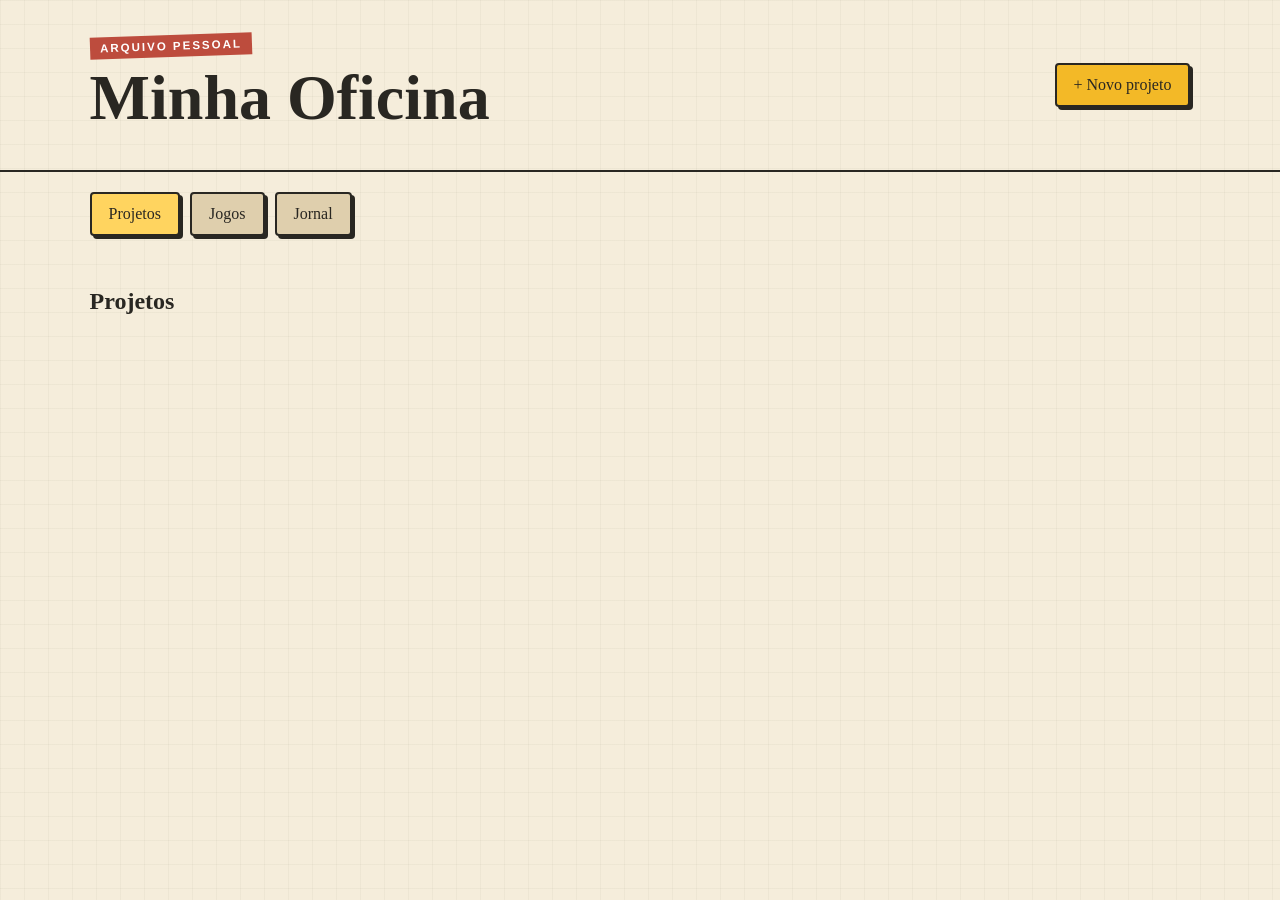
==== index.html @ 24e5d80f "Rename HTML to index.html" ====
<!DOCTYPE html>
<html lang="pt-BR">
<head>
  <meta charset="UTF-8">
  <meta name="viewport" content="width=device-width, initial-scale=1.0">
  <title>Meu Arquivo de Projetos</title>
  <link rel="stylesheet" href="css/style.css">
</head>
<body>
  <header>
    <div>
      <p class="etiqueta">ARQUIVO PESSOAL</p>
      <h1>Minha Oficina</h1>
    </div>

    <button id="abrir-formulario">+ Novo projeto</button>
  </header>

  <nav>
    <button class="aba ativa" data-secao="projetos">Projetos</button>
    <button class="aba" data-secao="jogos">Jogos</button>
    <button class="aba" data-secao="jornal">Jornal</button>
  </nav>

  <main>
    <section id="projetos" class="secao ativa">
      <h2>Projetos</h2>
      <div id="lista-projetos" class="grade"></div>
    </section>

    <section id="jogos" class="secao">
      <h2>Jogos</h2>
      <div id="lista-jogos" class="grade"></div>
    </section>

    <section id="jornal" class="secao">
      <h2>Jornal</h2>
      <div id="lista-jornal" class="grade"></div>
    </section>
  </main>

  <dialog id="formulario-projeto">
    <form id="novo-projeto">
      <button type="button" id="fechar-formulario" class="fechar">×</button>

      <h2>Novo projeto</h2>

      <label>
        Nome
        <input id="nome-projeto" type="text" required>
      </label>

      <label>
        Descrição
        <textarea id="descricao-projeto" rows="4"></textarea>
      </label>

      <label>
        Status
        <select id="status-projeto">
          <option value="Ideia">Ideia</option>
          <option value="Planejamento">Planejamento</option>
          <option value="Em andamento">Em andamento</option>
          <option value="Concluído">Concluído</option>
        </select>
      </label>

      <button type="submit">Criar pasta</button>
    </form>
  </dialog>

  <script src="js/app.js"></script>
</body>
</html>
---- css/style.css ----
:root {
  --papel: #f5eddb;
  --papel-escuro: #dfcfad;
  --tinta: #292722;
  --amarelo: #f3b927;
  --amarelo-claro: #ffd45f;
  --vermelho: #bd4c3d;
  --verde: #4f735f;
  --sombra: rgba(48, 39, 23, 0.18);
}

* {
  box-sizing: border-box;
}

body {
  margin: 0;
  min-height: 100vh;
  color: var(--tinta);
  background:
    linear-gradient(rgba(65, 55, 40, 0.04) 1px, transparent 1px),
    linear-gradient(90deg, rgba(65, 55, 40, 0.04) 1px, transparent 1px),
    var(--papel);
  background-size: 24px 24px;
  font-family: Georgia, "Times New Roman", serif;
}

header {
  display: flex;
  align-items: center;
  justify-content: space-between;
  gap: 24px;
  padding: 35px 7%;
  border-bottom: 2px solid var(--tinta);
}

h1 {
  margin: 4px 0 0;
  font-size: clamp(2rem, 5vw, 4rem);
}

.etiqueta {
  display: inline-block;
  margin: 0;
  padding: 5px 10px;
  color: white;
  background: var(--vermelho);
  font: bold 0.72rem Arial, sans-serif;
  letter-spacing: 2px;
  transform: rotate(-2deg);
}

button,
input,
textarea,
select {
  font: inherit;
}

button {
  padding: 11px 17px;
  color: var(--tinta);
  background: var(--amarelo);
  border: 2px solid var(--tinta);
  border-radius: 4px;
  box-shadow: 3px 3px 0 var(--tinta);
  cursor: pointer;
}

button:hover {
  transform: translate(-1px, -1px);
  box-shadow: 5px 5px 0 var(--tinta);
}

nav {
  display: flex;
  gap: 10px;
  padding: 20px 7% 0;
}

.aba {
  background: var(--papel-escuro);
}

.aba.ativa {
  background: var(--amarelo-claro);
}

main {
  padding: 32px 7% 70px;
}

.secao {
  display: none;
}

.secao.ativa {
  display: block;
}

.grade {
  display: grid;
  grid-template-columns: repeat(auto-fill, minmax(230px, 1fr));
  gap: 35px 25px;
  margin-top: 35px;
}

.pasta {
  position: relative;
  min-height: 185px;
  padding: 35px 20px 20px;
  background: var(--amarelo-claro);
  border: 2px solid var(--tinta);
  border-radius: 4px 8px 8px 8px;
  box-shadow: 7px 8px 0 var(--sombra);
  transform: rotate(var(--inclinacao));
}

.pasta::before {
  content: "";
  position: absolute;
  top: -22px;
  left: -2px;
  width: 105px;
  height: 24px;
  background: var(--amarelo-claro);
  border: 2px solid var(--tinta);
  border-bottom: 0;
  border-radius: 8px 12px 0 0;
}

.pasta h3 {
  margin: 0 0 12px;
}

.pasta p {
  line-height: 1.45;
}

.status {
  display: inline-block;
  padding: 5px 8px;
  color: white;
  background: var(--verde);
  font: bold 0.7rem Arial, sans-serif;
  letter-spacing: 1px;
  text-transform: uppercase;
}

dialog {
  width: min(500px, 90%);
  padding: 0;
  background: var(--papel);
  border: 2px solid var(--tinta);
  box-shadow: 10px 10px 0 var(--tinta);
}

dialog::backdrop {
  background: rgba(30, 28, 24, 0.65);
}

form {
  display: grid;
  gap: 18px;
  padding: 30px;
}

label {
  display: grid;
  gap: 7px;
  font-weight: bold;
}

input,
textarea,
select {
  width: 100%;
  padding: 11px;
  background: #fffdf6;
  border: 2px solid var(--tinta);
}

.fechar {
  justify-self: end;
  padding: 4px 10px;
  background: var(--vermelho);
  color: white;
}

@media (max-width: 600px) {
  header {
    align-items: flex-start;
    flex-direction: column;
  }

  nav {
    overflow-x: auto;
  }
}
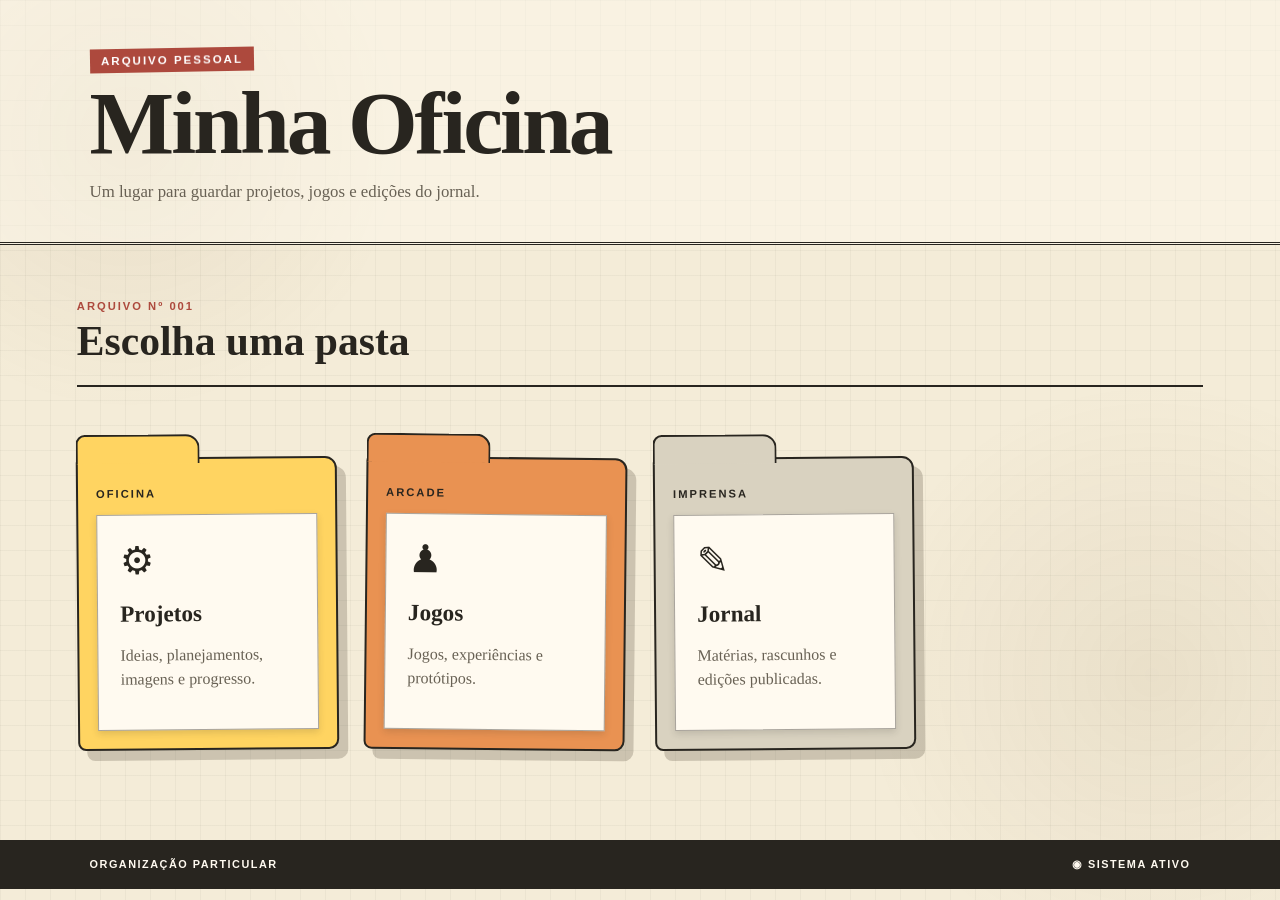
==== commit f7030051: "Update title and structure of index.html" ====
--- a/index.html
+++ b/index.html
@@ -3,72 +3,67 @@
 <head>
   <meta charset="UTF-8">
   <meta name="viewport" content="width=device-width, initial-scale=1.0">
-  <title>Meu Arquivo de Projetos</title>
+  <title>Minha Oficina</title>
   <link rel="stylesheet" href="css/style.css">
 </head>
-<body>
-  <header>
+
+<body class="pagina-inicial">
+  <header class="cabecalho">
     <div>
       <p class="etiqueta">ARQUIVO PESSOAL</p>
       <h1>Minha Oficina</h1>
+      <p class="subtitulo">
+        Um lugar para guardar projetos, jogos e edições do jornal.
+      </p>
     </div>
-
-    <button id="abrir-formulario">+ Novo projeto</button>
   </header>
 
-  <nav>
-    <button class="aba ativa" data-secao="projetos">Projetos</button>
-    <button class="aba" data-secao="jogos">Jogos</button>
-    <button class="aba" data-secao="jornal">Jornal</button>
-  </nav>
+  <main class="conteudo">
+    <section>
+      <div class="titulo-secao">
+        <div>
+          <p class="numero-arquivo">ARQUIVO Nº 001</p>
+          <h2>Escolha uma pasta</h2>
+        </div>
+      </div>
 
-  <main>
-    <section id="projetos" class="secao ativa">
-      <h2>Projetos</h2>
-      <div id="lista-projetos" class="grade"></div>
-    </section>
+      <div class="grade-pastas">
+        <a class="pasta pasta-projetos" href="projetos.html">
+          <span class="aba-pasta">OFICINA</span>
 
-    <section id="jogos" class="secao">
-      <h2>Jogos</h2>
-      <div id="lista-jogos" class="grade"></div>
-    </section>
+          <div class="papel-interno">
+            <span class="icone">⚙</span>
+            <h3>Projetos</h3>
+            <p>Ideias, planejamentos, imagens e progresso.</p>
+          </div>
+        </a>
 
-    <section id="jornal" class="secao">
-      <h2>Jornal</h2>
-      <div id="lista-jornal" class="grade"></div>
+        <a class="pasta pasta-jogos" href="jogos.html">
+          <span class="aba-pasta">ARCADE</span>
+
+          <div class="papel-interno">
+            <span class="icone">♟</span>
+            <h3>Jogos</h3>
+            <p>Jogos, experiências e protótipos.</p>
+          </div>
+        </a>
+
+        <a class="pasta pasta-jornal" href="jornal.html">
+          <span class="aba-pasta">IMPRENSA</span>
+
+          <div class="papel-interno">
+            <span class="icone">✎</span>
+            <h3>Jornal</h3>
+            <p>Matérias, rascunhos e edições publicadas.</p>
+          </div>
+        </a>
+      </div>
     </section>
   </main>
 
-  <dialog id="formulario-projeto">
-    <form id="novo-projeto">
-      <button type="button" id="fechar-formulario" class="fechar">×</button>
-
-      <h2>Novo projeto</h2>
-
-      <label>
-        Nome
-        <input id="nome-projeto" type="text" required>
-      </label>
-
-      <label>
-        Descrição
-        <textarea id="descricao-projeto" rows="4"></textarea>
-      </label>
-
-      <label>
-        Status
-        <select id="status-projeto">
-          <option value="Ideia">Ideia</option>
-          <option value="Planejamento">Planejamento</option>
-          <option value="Em andamento">Em andamento</option>
-          <option value="Concluído">Concluído</option>
-        </select>
-      </label>
-
-      <button type="submit">Criar pasta</button>
-    </form>
-  </dialog>
-
-  <script src="js/app.js"></script>
+  <footer>
+    <span>ORGANIZAÇÃO PARTICULAR</span>
+    <span>◉ SISTEMA ATIVO</span>
+  </footer>
 </body>
 </html>
--- a/css/style.css
+++ b/css/style.css
@@ -1,16 +1,24 @@
 :root {
-  --papel: #f5eddb;
-  --papel-escuro: #dfcfad;
-  --tinta: #292722;
-  --amarelo: #f3b927;
-  --amarelo-claro: #ffd45f;
-  --vermelho: #bd4c3d;
-  --verde: #4f735f;
-  --sombra: rgba(48, 39, 23, 0.18);
+  --papel: #f4ecd8;
+  --papel-claro: #fffaf0;
+  --papel-escuro: #decba5;
+  --tinta: #28251f;
+  --tinta-suave: #686154;
+  --amarelo: #f2b72b;
+  --amarelo-claro: #ffd461;
+  --laranja: #d77a27;
+  --vermelho: #ad493d;
+  --verde: #506e5b;
+  --azul: #455f73;
+  --sombra: rgba(48, 39, 23, 0.2);
 }
 
 * {
   box-sizing: border-box;
+}
+
+html {
+  scroll-behavior: smooth;
 }
 
 body {
@@ -18,36 +26,22 @@
   min-height: 100vh;
   color: var(--tinta);
   background:
-    linear-gradient(rgba(65, 55, 40, 0.04) 1px, transparent 1px),
-    linear-gradient(90deg, rgba(65, 55, 40, 0.04) 1px, transparent 1px),
+    linear-gradient(rgba(58, 48, 33, 0.045) 1px, transparent 1px),
+    linear-gradient(90deg, rgba(58, 48, 33, 0.045) 1px, transparent 1px),
     var(--papel);
-  background-size: 24px 24px;
+  background-size: 25px 25px;
   font-family: Georgia, "Times New Roman", serif;
 }
 
-header {
-  display: flex;
-  align-items: center;
-  justify-content: space-between;
-  gap: 24px;
-  padding: 35px 7%;
-  border-bottom: 2px solid var(--tinta);
-}
-
-h1 {
-  margin: 4px 0 0;
-  font-size: clamp(2rem, 5vw, 4rem);
-}
-
-.etiqueta {
-  display: inline-block;
-  margin: 0;
-  padding: 5px 10px;
-  color: white;
-  background: var(--vermelho);
-  font: bold 0.72rem Arial, sans-serif;
-  letter-spacing: 2px;
-  transform: rotate(-2deg);
+body::before {
+  content: "";
+  position: fixed;
+  inset: 0;
+  z-index: -1;
+  pointer-events: none;
+  background:
+    radial-gradient(circle at 10% 15%, rgba(120, 83, 36, 0.08), transparent 20%),
+    radial-gradient(circle at 90% 75%, rgba(120, 83, 36, 0.08), transparent 22%);
 }
 
 button,
@@ -57,117 +51,366 @@
   font: inherit;
 }
 
-button {
-  padding: 11px 17px;
+button,
+a {
+  -webkit-tap-highlight-color: transparent;
+}
+
+.cabecalho {
+  display: flex;
+  align-items: flex-end;
+  justify-content: space-between;
+  gap: 30px;
+  padding: 38px 7%;
+  border-bottom: 3px double var(--tinta);
+  background: rgba(255, 250, 240, 0.45);
+}
+
+.cabecalho-jogos {
+  border-top: 8px solid var(--vermelho);
+}
+
+.cabecalho-jornal {
+  border-top: 8px solid var(--tinta);
+}
+
+h1,
+h2,
+h3,
+p {
+  overflow-wrap: anywhere;
+}
+
+h1 {
+  margin: 8px 0;
+  font-size: clamp(2.6rem, 7vw, 5.8rem);
+  line-height: 0.95;
+  letter-spacing: -3px;
+}
+
+h2 {
+  margin: 5px 0;
+  font-size: clamp(1.7rem, 4vw, 2.6rem);
+}
+
+h3 {
+  margin: 0;
+  font-size: 1.45rem;
+}
+
+.subtitulo {
+  max-width: 650px;
+  margin: 14px 0 0;
+  color: var(--tinta-suave);
+  font-size: 1.05rem;
+  line-height: 1.5;
+}
+
+.etiqueta {
+  display: inline-block;
+  margin: 10px 0 0;
+  padding: 6px 11px;
+  color: white;
+  background: var(--vermelho);
+  font: bold 0.72rem Arial, sans-serif;
+  letter-spacing: 2px;
+  transform: rotate(-1deg);
+}
+
+.voltar {
+  display: block;
+  width: fit-content;
+  margin-bottom: 25px;
+  color: var(--tinta);
+  font-family: Arial, sans-serif;
+  font-size: 0.9rem;
+  font-weight: bold;
+  text-decoration: none;
+}
+
+.voltar:hover {
+  text-decoration: underline;
+}
+
+.conteudo {
+  width: min(1200px, 88%);
+  margin: 0 auto;
+  padding: 55px 0 90px;
+}
+
+.titulo-secao {
+  display: flex;
+  align-items: flex-end;
+  justify-content: space-between;
+  gap: 20px;
+  margin-bottom: 45px;
+  padding-bottom: 15px;
+  border-bottom: 2px solid var(--tinta);
+}
+
+.numero-arquivo {
+  margin: 0 0 5px;
+  color: var(--vermelho);
+  font: bold 0.7rem Arial, sans-serif;
+  letter-spacing: 2px;
+}
+
+.contador {
+  padding: 7px 10px;
+  color: var(--papel-claro);
+  background: var(--tinta);
+  font: bold 0.72rem Arial, sans-serif;
+  letter-spacing: 1px;
+  text-transform: uppercase;
+}
+
+.botao-novo,
+form button {
+  padding: 12px 18px;
   color: var(--tinta);
   background: var(--amarelo);
   border: 2px solid var(--tinta);
-  border-radius: 4px;
-  box-shadow: 3px 3px 0 var(--tinta);
+  border-radius: 3px;
+  box-shadow: 4px 4px 0 var(--tinta);
+  font-weight: bold;
   cursor: pointer;
 }
 
-button:hover {
-  transform: translate(-1px, -1px);
-  box-shadow: 5px 5px 0 var(--tinta);
-}
-
-nav {
-  display: flex;
-  gap: 10px;
-  padding: 20px 7% 0;
-}
-
-.aba {
-  background: var(--papel-escuro);
-}
-
-.aba.ativa {
-  background: var(--amarelo-claro);
-}
-
-main {
-  padding: 32px 7% 70px;
-}
-
-.secao {
-  display: none;
-}
-
-.secao.ativa {
-  display: block;
-}
-
-.grade {
+.botao-novo:hover,
+form button:hover {
+  transform: translate(-2px, -2px);
+  box-shadow: 6px 6px 0 var(--tinta);
+}
+
+.grade-pastas,
+.grade-itens {
   display: grid;
-  grid-template-columns: repeat(auto-fill, minmax(230px, 1fr));
-  gap: 35px 25px;
-  margin-top: 35px;
+  grid-template-columns: repeat(auto-fill, minmax(245px, 1fr));
+  gap: 45px 28px;
 }
 
 .pasta {
   position: relative;
-  min-height: 185px;
-  padding: 35px 20px 20px;
+  display: block;
+  min-height: 230px;
+  margin-top: 25px;
+  padding: 28px 18px 18px;
+  color: var(--tinta);
   background: var(--amarelo-claro);
   border: 2px solid var(--tinta);
-  border-radius: 4px 8px 8px 8px;
-  box-shadow: 7px 8px 0 var(--sombra);
-  transform: rotate(var(--inclinacao));
+  border-radius: 5px 12px 10px 8px;
+  box-shadow: 9px 10px 0 var(--sombra);
+  text-decoration: none;
+  transition: 160ms ease;
 }
 
 .pasta::before {
   content: "";
   position: absolute;
-  top: -22px;
+  top: -25px;
   left: -2px;
-  width: 105px;
-  height: 24px;
-  background: var(--amarelo-claro);
+  width: 120px;
+  height: 27px;
+  background: inherit;
   border: 2px solid var(--tinta);
   border-bottom: 0;
-  border-radius: 8px 12px 0 0;
-}
-
-.pasta h3 {
-  margin: 0 0 12px;
-}
-
-.pasta p {
-  line-height: 1.45;
+  border-radius: 9px 14px 0 0;
+}
+
+.pasta:nth-child(even) {
+  transform: rotate(0.6deg);
+}
+
+.pasta:nth-child(odd) {
+  transform: rotate(-0.5deg);
+}
+
+.pasta:hover {
+  z-index: 2;
+  transform: translateY(-8px) rotate(0deg);
+  box-shadow: 13px 16px 0 var(--sombra);
+}
+
+.pasta-jogos {
+  background: #e99252;
+}
+
+.pasta-jornal {
+  background: #d9d2c0;
+}
+
+.aba-pasta {
+  position: relative;
+  z-index: 1;
+  display: block;
+  margin-bottom: 15px;
+  font: bold 0.7rem Arial, sans-serif;
+  letter-spacing: 2px;
+}
+
+.papel-interno {
+  min-height: 170px;
+  padding: 22px;
+  background: var(--papel-claro);
+  border: 1px solid rgba(40, 37, 31, 0.4);
+  box-shadow: 0 3px 7px rgba(40, 37, 31, 0.15);
+}
+
+.papel-interno p {
+  color: var(--tinta-suave);
+  line-height: 1.5;
+}
+
+.icone {
+  display: block;
+  margin-bottom: 18px;
+  font-size: 2.4rem;
+}
+
+.cartao {
+  position: relative;
+  display: flex;
+  min-height: 230px;
+  flex-direction: column;
+  padding: 25px;
+  background: var(--papel-claro);
+  border: 2px solid var(--tinta);
+  box-shadow: 8px 8px 0 var(--papel-escuro);
+}
+
+.cartao::before {
+  content: "";
+  position: absolute;
+  top: -11px;
+  left: 50%;
+  width: 72px;
+  height: 23px;
+  background: rgba(218, 193, 139, 0.7);
+  transform: translateX(-50%) rotate(-2deg);
+}
+
+.cartao h3 {
+  margin: 18px 0 10px;
+}
+
+.descricao-cartao {
+  flex: 1;
+  color: var(--tinta-suave);
+  line-height: 1.55;
+  white-space: pre-wrap;
+}
+
+.rodape-cartao {
+  display: flex;
+  align-items: center;
+  justify-content: space-between;
+  gap: 12px;
+  margin-top: 25px;
+  padding-top: 15px;
+  border-top: 1px dashed var(--tinta-suave);
 }
 
 .status {
   display: inline-block;
-  padding: 5px 8px;
+  align-self: flex-start;
+  padding: 6px 9px;
   color: white;
   background: var(--verde);
-  font: bold 0.7rem Arial, sans-serif;
+  font: bold 0.68rem Arial, sans-serif;
   letter-spacing: 1px;
   text-transform: uppercase;
 }
 
+.data-item {
+  color: var(--tinta-suave);
+  font: 0.72rem Arial, sans-serif;
+}
+
+.botao-excluir {
+  padding: 7px 10px;
+  color: var(--vermelho);
+  background: transparent;
+  border: 1px solid var(--vermelho);
+  cursor: pointer;
+}
+
+.botao-excluir:hover {
+  color: white;
+  background: var(--vermelho);
+}
+
+.grade-jornal .cartao {
+  border-top: 8px solid var(--tinta);
+}
+
+.grade-jornal .cartao h3 {
+  font-size: 1.8rem;
+  line-height: 1.05;
+}
+
+.lista-vazia {
+  padding: 70px 25px;
+  text-align: center;
+  color: var(--tinta-suave);
+  border: 2px dashed var(--papel-escuro);
+}
+
+.lista-vazia span {
+  display: block;
+  margin-bottom: 14px;
+  color: var(--tinta);
+  font-size: 3rem;
+}
+
+.lista-vazia h3 {
+  color: var(--tinta);
+}
+
+.lista-vazia.escondida {
+  display: none;
+}
+
 dialog {
-  width: min(500px, 90%);
+  width: min(560px, 92%);
+  max-height: 90vh;
   padding: 0;
+  color: var(--tinta);
   background: var(--papel);
   border: 2px solid var(--tinta);
-  box-shadow: 10px 10px 0 var(--tinta);
+  box-shadow: 12px 12px 0 var(--tinta);
 }
 
 dialog::backdrop {
-  background: rgba(30, 28, 24, 0.65);
+  background: rgba(25, 23, 19, 0.7);
+  backdrop-filter: blur(2px);
 }
 
 form {
   display: grid;
-  gap: 18px;
+  gap: 20px;
   padding: 30px;
+}
+
+.topo-formulario {
+  display: flex;
+  align-items: flex-start;
+  justify-content: space-between;
+  gap: 20px;
+  padding-bottom: 15px;
+  border-bottom: 2px solid var(--tinta);
+}
+
+.botao-fechar {
+  padding: 4px 11px;
+  color: white;
+  background: var(--vermelho);
+  box-shadow: 3px 3px 0 var(--tinta);
+  font-size: 1.3rem;
 }
 
 label {
   display: grid;
-  gap: 7px;
+  gap: 8px;
   font-weight: bold;
 }
 
@@ -175,25 +418,86 @@
 textarea,
 select {
   width: 100%;
-  padding: 11px;
-  background: #fffdf6;
+  padding: 12px;
+  color: var(--tinta);
+  background: var(--papel-claro);
   border: 2px solid var(--tinta);
-}
-
-.fechar {
-  justify-self: end;
-  padding: 4px 10px;
-  background: var(--vermelho);
-  color: white;
-}
-
-@media (max-width: 600px) {
-  header {
+  border-radius: 0;
+  outline: none;
+}
+
+textarea {
+  resize: vertical;
+}
+
+input:focus,
+textarea:focus,
+select:focus {
+  box-shadow: 4px 4px 0 var(--amarelo);
+}
+
+.acoes-formulario {
+  display: flex;
+  justify-content: flex-end;
+  gap: 14px;
+  margin-top: 5px;
+}
+
+.botao-secundario {
+  background: var(--papel-claro);
+}
+
+footer {
+  display: flex;
+  justify-content: space-between;
+  gap: 20px;
+  padding: 18px 7%;
+  color: var(--papel-claro);
+  background: var(--tinta);
+  font: bold 0.68rem Arial, sans-serif;
+  letter-spacing: 1.5px;
+}
+
+@media (max-width: 700px) {
+  .cabecalho {
     align-items: flex-start;
     flex-direction: column;
-  }
-
-  nav {
-    overflow-x: auto;
-  }
-}
+    padding: 30px 6%;
+  }
+
+  h1 {
+    letter-spacing: -2px;
+  }
+
+  .botao-novo {
+    width: 100%;
+  }
+
+  .conteudo {
+    width: 88%;
+    padding-top: 40px;
+  }
+
+  .titulo-secao {
+    align-items: flex-start;
+    flex-direction: column;
+  }
+
+  .grade-pastas,
+  .grade-itens {
+    grid-template-columns: 1fr;
+  }
+
+  .acoes-formulario {
+    flex-direction: column-reverse;
+  }
+
+  .acoes-formulario button {
+    width: 100%;
+  }
+
+  footer {
+    align-items: flex-start;
+    flex-direction: column;
+  }
+}
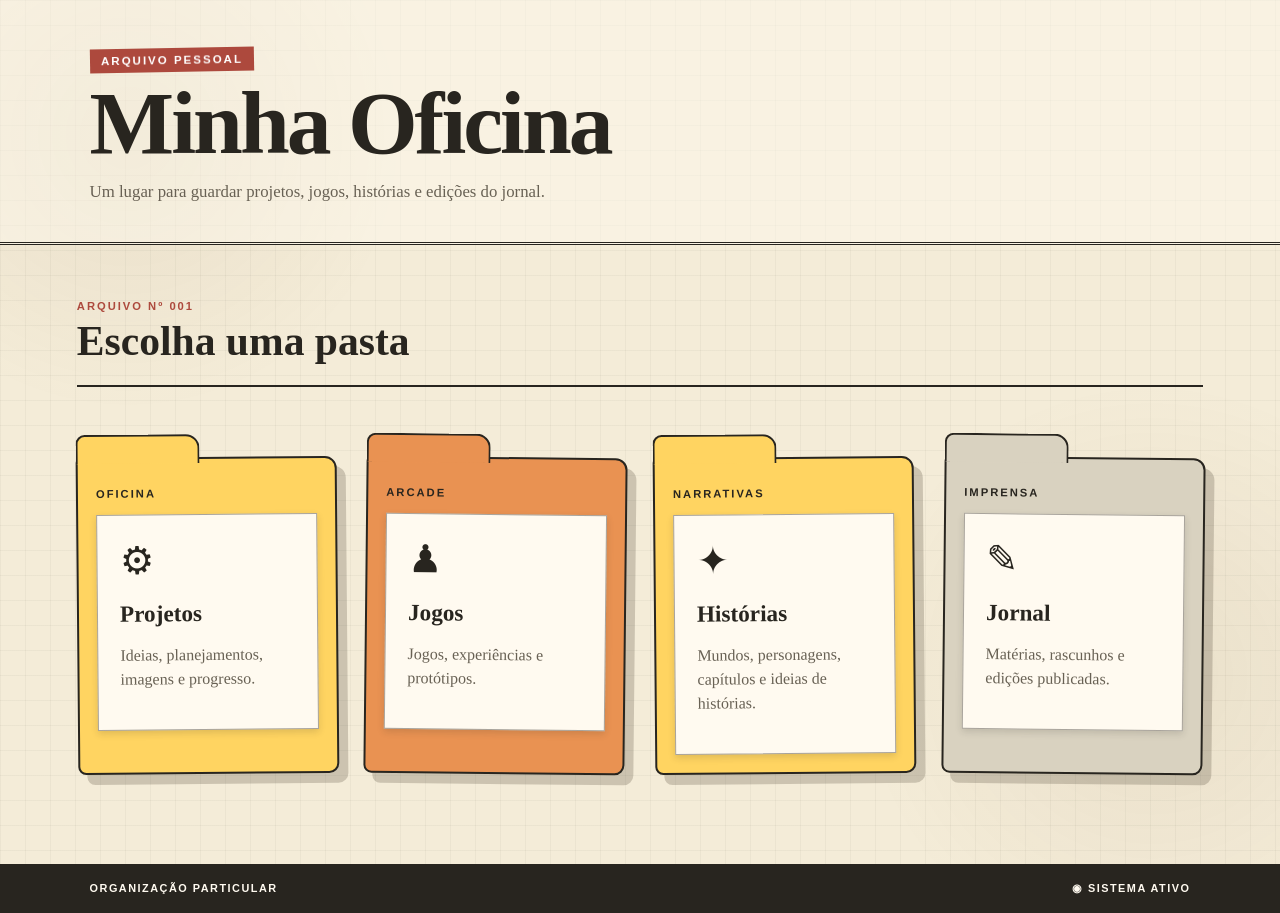
==== commit a3184407: "Adicionar pasta Histórias à Minha Oficina" ====
--- a/index.html
+++ b/index.html
@@ -6,18 +6,14 @@
   <title>Minha Oficina</title>
   <link rel="stylesheet" href="css/style.css">
 </head>
-
 <body class="pagina-inicial">
   <header class="cabecalho">
     <div>
       <p class="etiqueta">ARQUIVO PESSOAL</p>
       <h1>Minha Oficina</h1>
-      <p class="subtitulo">
-        Um lugar para guardar projetos, jogos e edições do jornal.
-      </p>
+      <p class="subtitulo">Um lugar para guardar projetos, jogos, histórias e edições do jornal.</p>
     </div>
   </header>
-
   <main class="conteudo">
     <section>
       <div class="titulo-secao">
@@ -26,31 +22,33 @@
           <h2>Escolha uma pasta</h2>
         </div>
       </div>
-
       <div class="grade-pastas">
-        <a class="pasta pasta-projetos" href="projetos.html">
+        <a class="pasta pasta-projetos" href="projetos/">
           <span class="aba-pasta">OFICINA</span>
-
           <div class="papel-interno">
             <span class="icone">⚙</span>
             <h3>Projetos</h3>
             <p>Ideias, planejamentos, imagens e progresso.</p>
           </div>
         </a>
-
-        <a class="pasta pasta-jogos" href="jogos.html">
+        <a class="pasta pasta-jogos" href="jogos/">
           <span class="aba-pasta">ARCADE</span>
-
           <div class="papel-interno">
             <span class="icone">♟</span>
             <h3>Jogos</h3>
             <p>Jogos, experiências e protótipos.</p>
           </div>
         </a>
-
-        <a class="pasta pasta-jornal" href="jornal.html">
+        <a class="pasta pasta-historias" href="historias/">
+          <span class="aba-pasta">NARRATIVAS</span>
+          <div class="papel-interno">
+            <span class="icone">✦</span>
+            <h3>Histórias</h3>
+            <p>Mundos, personagens, capítulos e ideias de histórias.</p>
+          </div>
+        </a>
+        <a class="pasta pasta-jornal" href="jornais/">
           <span class="aba-pasta">IMPRENSA</span>
-
           <div class="papel-interno">
             <span class="icone">✎</span>
             <h3>Jornal</h3>
@@ -60,10 +58,9 @@
       </div>
     </section>
   </main>
-
   <footer>
     <span>ORGANIZAÇÃO PARTICULAR</span>
     <span>◉ SISTEMA ATIVO</span>
   </footer>
 </body>
-</html>
+</html>
--- a/css/style.css
+++ b/css/style.css
@@ -501,3 +501,329 @@
     flex-direction: column;
   }
 }
+
+
+/* Página de detalhes do projeto */
+.cartao-clicavel {
+  cursor: pointer;
+  transition: transform 160ms ease, box-shadow 160ms ease;
+}
+
+.cartao-clicavel:hover,
+.cartao-clicavel:focus-visible {
+  transform: translateY(-5px);
+  box-shadow: 12px 13px 0 var(--papel-escuro);
+  outline: none;
+}
+
+.dica-detalhes {
+  color: var(--vermelho);
+  font: bold 0.76rem Arial, sans-serif;
+  letter-spacing: 0.6px;
+  text-transform: uppercase;
+}
+
+.detalhes-carregando,
+.detalhes-erro {
+  padding: 50px 24px;
+  text-align: center;
+  border: 2px dashed var(--papel-escuro);
+}
+
+.cabecalho-projeto {
+  align-items: flex-start;
+}
+
+.identidade-projeto {
+  max-width: 820px;
+}
+
+.metadados-projeto {
+  display: flex;
+  flex-wrap: wrap;
+  gap: 8px;
+  margin-top: 18px;
+}
+
+.selo-detalhe {
+  padding: 7px 10px;
+  color: white;
+  background: var(--verde);
+  font: bold 0.7rem Arial, sans-serif;
+  letter-spacing: 1px;
+  text-transform: uppercase;
+}
+
+.selo-detalhe.secundario {
+  background: var(--azul);
+}
+
+.objetivo-destaque {
+  margin: 0 0 35px;
+  padding: 24px 28px;
+  background: var(--papel-claro);
+  border-left: 8px solid var(--amarelo);
+  box-shadow: 6px 6px 0 var(--papel-escuro);
+  font-size: 1.15rem;
+  line-height: 1.65;
+}
+
+.abas-detalhes {
+  display: flex;
+  gap: 8px;
+  margin-bottom: 28px;
+  padding-bottom: 12px;
+  overflow-x: auto;
+  border-bottom: 2px solid var(--tinta);
+}
+
+.aba-detalhe {
+  flex: 0 0 auto;
+  padding: 10px 14px;
+  color: var(--tinta);
+  background: var(--papel-claro);
+  border: 2px solid var(--tinta);
+  box-shadow: none;
+  font: bold 0.76rem Arial, sans-serif;
+  letter-spacing: 0.6px;
+  cursor: pointer;
+}
+
+.aba-detalhe.ativa {
+  background: var(--amarelo);
+  box-shadow: 3px 3px 0 var(--tinta);
+}
+
+.painel-detalhe {
+  display: none;
+}
+
+.painel-detalhe.ativo {
+  display: block;
+}
+
+.grade-detalhes {
+  display: grid;
+  grid-template-columns: repeat(auto-fit, minmax(270px, 1fr));
+  gap: 22px;
+}
+
+.bloco-detalhe {
+  padding: 24px;
+  background: var(--papel-claro);
+  border: 2px solid var(--tinta);
+  box-shadow: 6px 6px 0 var(--papel-escuro);
+}
+
+.bloco-detalhe h3 {
+  margin-bottom: 14px;
+}
+
+.bloco-detalhe p,
+.bloco-detalhe li {
+  color: var(--tinta-suave);
+  line-height: 1.55;
+}
+
+.bloco-detalhe ul,
+.bloco-detalhe ol {
+  margin: 12px 0 0;
+  padding-left: 22px;
+}
+
+.lista-etapas {
+  display: grid;
+  gap: 14px;
+  padding: 0;
+  list-style: none;
+}
+
+.etapa-projeto {
+  display: grid;
+  grid-template-columns: auto 1fr auto;
+  gap: 15px;
+  align-items: start;
+  padding: 18px;
+  background: var(--papel-claro);
+  border: 2px solid var(--tinta);
+}
+
+.numero-etapa {
+  display: grid;
+  width: 36px;
+  height: 36px;
+  place-items: center;
+  color: white;
+  background: var(--tinta);
+  font-weight: bold;
+}
+
+.estado-etapa {
+  padding: 5px 8px;
+  color: white;
+  background: var(--verde);
+  font: bold 0.65rem Arial, sans-serif;
+  text-transform: uppercase;
+}
+
+.lista-materiais {
+  display: grid;
+  grid-template-columns: repeat(auto-fit, minmax(230px, 1fr));
+  gap: 14px;
+  padding: 0;
+  list-style: none;
+}
+
+.material-item {
+  padding: 17px;
+  background: var(--papel-claro);
+  border: 1px solid var(--tinta);
+}
+
+@media (max-width: 700px) {
+  .etapa-projeto {
+    grid-template-columns: auto 1fr;
+  }
+
+  .estado-etapa {
+    grid-column: 2;
+    justify-self: start;
+  }
+}
+
+/* Pesquisa de materiais com Gemini */
+.pesquisa-materiais {
+  margin-bottom: 28px;
+  padding: 26px;
+  background: #fff3c9;
+  border: 2px solid var(--tinta);
+  box-shadow: 7px 7px 0 var(--amarelo);
+}
+
+.pesquisa-materiais h3 {
+  margin: 7px 0;
+}
+
+.pesquisa-materiais > p {
+  color: var(--tinta-suave);
+}
+
+.etiqueta-pesquisa {
+  margin: 0;
+  color: var(--vermelho);
+  font: bold 0.68rem Arial, sans-serif;
+  letter-spacing: 2px;
+}
+
+.form-pesquisa-material {
+  display: block;
+  padding: 12px 0 0;
+}
+
+.linha-pesquisa {
+  display: grid;
+  grid-template-columns: 1fr auto;
+  gap: 10px;
+  margin-top: 8px;
+}
+
+.linha-pesquisa button:disabled {
+  cursor: wait;
+  opacity: 0.65;
+}
+
+.grade-produtos {
+  display: grid;
+  grid-template-columns: repeat(auto-fit, minmax(210px, 1fr));
+  gap: 16px;
+  margin-top: 24px;
+}
+
+.produto-encontrado {
+  overflow: hidden;
+  background: var(--papel-claro);
+  border: 2px solid var(--tinta);
+}
+
+.imagem-produto {
+  display: block;
+  width: 100%;
+  height: 165px;
+  object-fit: contain;
+  background: white;
+  border-bottom: 1px solid var(--papel-escuro);
+}
+
+.imagem-produto.sem-imagem {
+  display: grid;
+  place-items: center;
+  color: var(--tinta-suave);
+  font: bold 0.7rem Arial, sans-serif;
+  letter-spacing: 1px;
+}
+
+.dados-produto {
+  display: grid;
+  gap: 9px;
+  padding: 16px;
+}
+
+.dados-produto h4,
+.dados-produto p {
+  margin: 0;
+}
+
+.dados-produto small,
+.dados-produto p,
+.nota-precos {
+  color: var(--tinta-suave);
+}
+
+.preco-produto {
+  color: var(--verde);
+  font-size: 1.2rem;
+}
+
+.link-produto {
+  width: fit-content;
+  color: var(--vermelho);
+  font-weight: bold;
+}
+
+.link-indisponivel,
+.aviso-pesquisa,
+.erro-pesquisa {
+  display: block;
+  margin-top: 18px;
+  padding: 12px;
+  background: var(--papel-claro);
+}
+
+.erro-pesquisa {
+  color: var(--vermelho);
+  border-left: 5px solid var(--vermelho);
+}
+
+.nota-precos {
+  font-size: 0.82rem;
+}
+
+@media (max-width: 700px) {
+  .linha-pesquisa {
+    grid-template-columns: 1fr;
+  }
+}
+
+
+.botao-externo {
+  padding: 12px 14px;
+  color: var(--tinta);
+  background: var(--papel-claro);
+  border: 2px solid var(--tinta);
+  font-weight: bold;
+  cursor: pointer;
+}
+
+.botao-externo:hover {
+  background: var(--amarelo-claro);
+}
